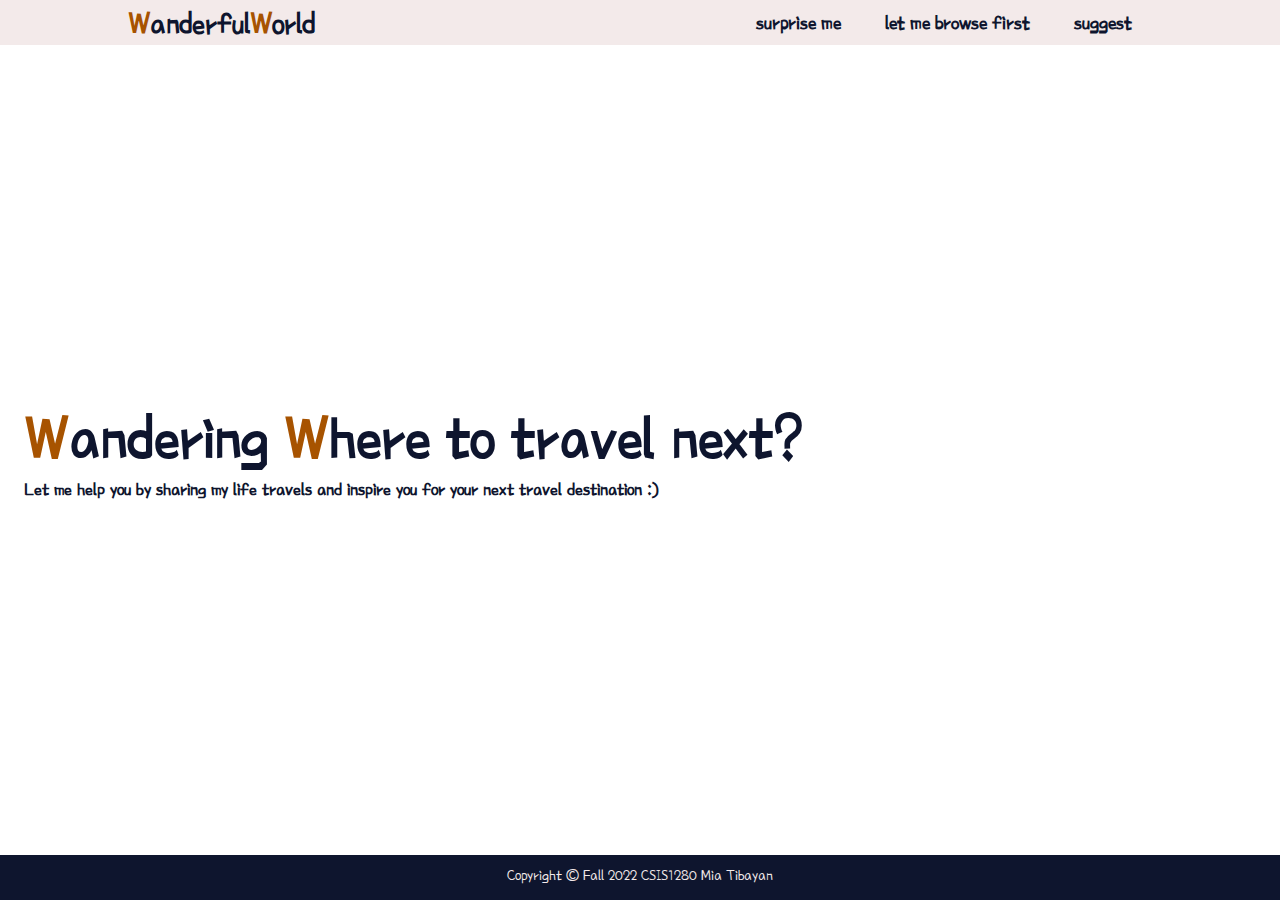
==== index.html @ 81dc5861 "first checkin" ====
<!DOCTYPE html>
<html>
  <head>
    <meta name="author" content="Mia Tibayan">
    <meta charset="utf-8">
    <title>WhatAWanderfulWorld</title>
    <link rel="stylesheet" href="css/styles_MTi67726.css">
    <link rel="preconnect" href="https://fonts.googleapis.com">
    <link rel="preconnect" href="https://fonts.gstatic.com" crossorigin>
    <link href="https://fonts.googleapis.com/css2?family=Poor+Story&display=swap" rel="stylesheet">
  </head>
  <body>
    <!-- <header>
      <h1 id="hero-text">wandering where to travel next?</h1>
    </header> -->
      <!-- <video src="videos/arc_de_triomphe_paris.mp4" autoplay loop muted></video> -->
      <!-- <iframe width="560" height="315" src="https://www.youtube.com/embed/EEeu7-xJX_c?controls=0&autoplay=1&loop=1" title="YouTube video player" frameborder="0" allow="accelerometer; autoplay; clipboard-write; encrypted-media; gyroscope; picture-in-picture" allowfullscreen></iframe>
      <iframe width="560" height="315" src="https://www.youtube.com/embed/EEeu7-xJX_c?controls=0&amp;start=59&amp;autoplay=1&amp;loop=1" title="YouTube video player" frameborder="0" allow="accelerometer; autoplay; clipboard-write; encrypted-media; gyroscope; picture-in-picture" allowfullscreen></iframe> -->
      <!-- <h1> <span id="wander">wander</span> girl</h1>
      <nav>
        <ul>
          <li><a href="page1.html">SELECT FOR ME</a></li>
          <li><a href="page2.html">DISCOVER FOR MYSELF</a></li>
          <li><a href="page3.html">MY PREFERENCES</a></li>
        </ul>
      </nav>
    </header>
    <section> -->
      <!-- <img src="images/bg/DSCF3564.JPG" alt="below-arc-de-triomphe-day"> -->
      <!-- <br><br><br><br><br><br><br><br><br><br>
      <h1 id="hero-text">wandering where to travel next?</h1>
      <h2>Let me help you by sharing my life travels and inspire you for your next travel destination :)</h2>
    </section>
    <footer>
      <small>Copyright &copy; Fall 2022 CSIS1280 Mia Tibayan</small>
    </footer> -->
    <header>
      <h1><a href="index.html"><span class="wander">W</span>anderful<span class="wander">W</span>orld</a></h1>
      <nav>
        <ul>
          <li><a href="page2_MTi67726.html">surprise me</a></li>
          <li><a href="page3_MTi67726.html">let me browse first</a></li>
          <li><a href="page4_MTi67726.html">suggest</a></li>
        </ul>
      </nav>
    </header>
    <section class="hero">
      <div class="hero-inner">
        <h1 class="hero-headline"><span class="wander">W</span>andering <span class="wander">W</span>here to travel next?</h1>
        <h2>Let me help you by sharing my life travels and inspire you for your next travel destination :)</h2>
      </div>
    </section>
    <footer>
      Copyright &copy; Fall 2022 CSIS1280 Mia Tibayan
    </footer>
  </body>
</html>
---- css/styles_MTi67726.css ----
/*

body {
  display: grid;
  height: 100vh;
  grid-template-rows: 5% 1fr 5%;
}

header {
  display: flex;
  flex-flow: row wrap;
  align-items: center;
  background-color: #92AAB2;
  grid-row: 1;
}

section {
  grid-row: 2;
}

header > h1 {
  margin: 0 7.5%;
}

h1, nav {
  flex: 1 1 auto;
} */

/* img {
  position: absolute;
  top: 0;
  left: 0;
  z-index: -1;
  width: 100%;
  height: 100%;
  object-fit:cover;
  object-position: left top;
} */

/* 
  #514D44
*/

* {
  box-sizing: border-box;
  margin: 0;
  padding: 0;
  color: #0e152e;
  /* color: snow; */
  font-family: 'Poor Story', cursive, sans-serif;


  --slider-width: 800px;
  --slider-height: 500px;
}

header {
  display: flex;
  justify-content: space-between;
  /* flex-flow: row wrap; */
  padding: 10px 10%;;
  align-items: center;
  background-color: #f3eaea;
  grid-row: 1;
}

body {
  display: grid;
  height: 100vh;
  grid-template-rows: 5% 1fr 5%;
  color: #0e152e;
}

header > h1 > a {
  text-decoration: none;
}

nav > ul > li{
  display: inline-block;
  padding: 0px 20px;
  list-style-type: none;
}

nav > ul > li > a {
  text-decoration: none;
  font-size: 1.3em;
  font-weight: bold;
  transition: all 0.3s ease 0s;
}

nav > ul > li > a:hover {
  color: #d66b00;
}

.hero {
  background: linear-gradient(transparent, rgba(255, 255, 255, 0.3), transparent),
      url('../images/bg/DSCF3564.JPG');
  background-position: bottom;
  background-size: cover;
  background-repeat: no-repeat;
  height: 90vh;
  display: flex;
  justify-content: left;
  align-items: center;
  grid-row: 2;
}

.hero-inner {
  padding: 0 1.5rem;
}

.hero-headline {
  margin: 0;
  /* color: #f3eaea; */
  font-size: 4em;
}

h2 {
  margin: 0;
  font-size: 1.2rem;
}

.wander {
  color: #a75300;
}

section {
  background-color: #0e152e;
  /* background-color: snow; */
}

section > h1 {
  font-size: 5rem;
  color: #f3eaea;
  text-align: center;
}

section > p {
  margin: 20px auto;
  width: 50%;
  color: #f3eaea;
}

footer {
  text-align: center;
  color: #f3eaea;
  background-color: #0e152e;
  padding: 10px;
  grid-row: 3;
}
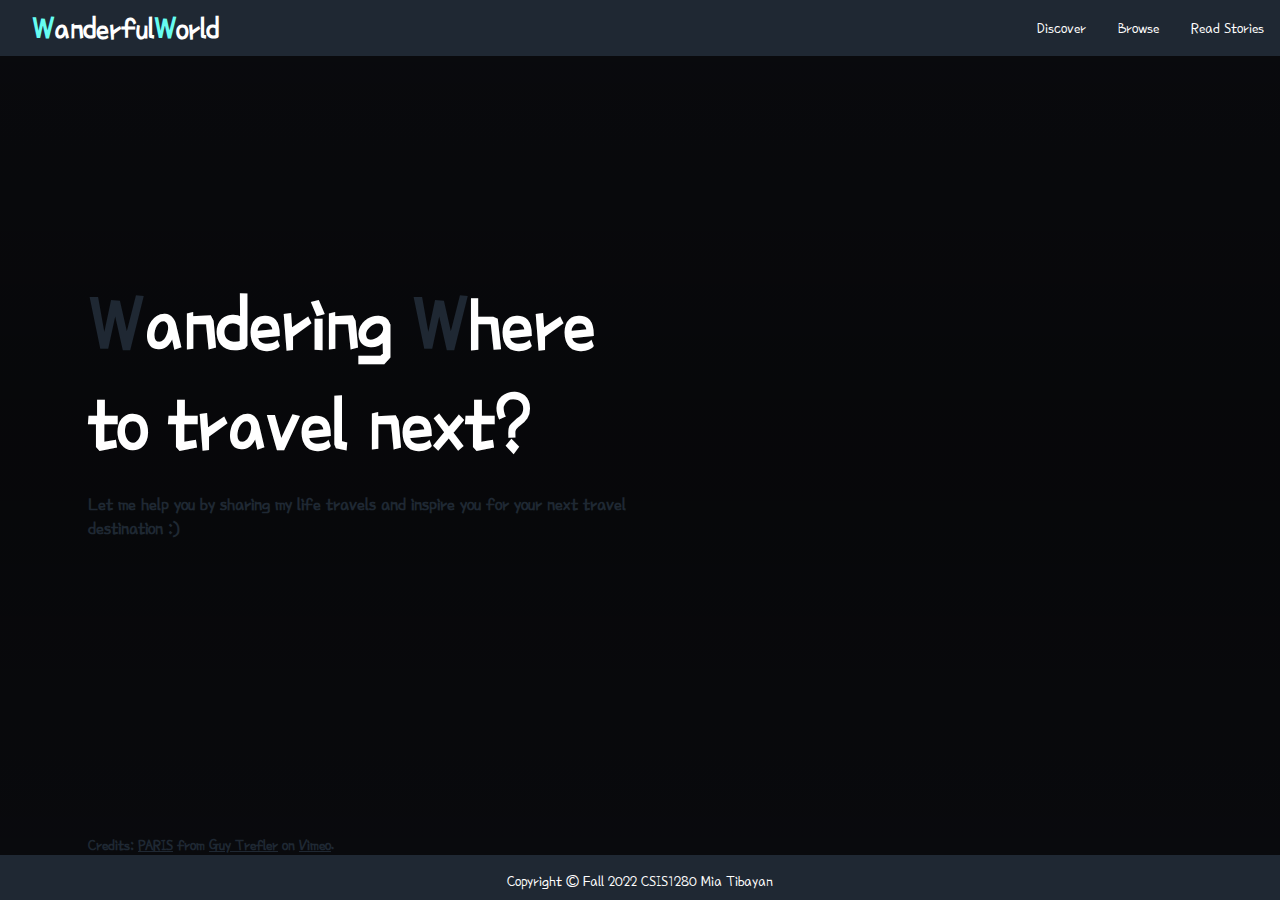
==== commit 3433c800: "navbar responsive" ====
--- a/index.html
+++ b/index.html
@@ -4,50 +4,37 @@
     <meta name="author" content="Mia Tibayan">
     <meta charset="utf-8">
     <title>WhatAWanderfulWorld</title>
+    <link rel="stylesheet" href="css/navbar.css">
     <link rel="stylesheet" href="css/styles_MTi67726.css">
     <link rel="preconnect" href="https://fonts.googleapis.com">
     <link rel="preconnect" href="https://fonts.gstatic.com" crossorigin>
     <link href="https://fonts.googleapis.com/css2?family=Poor+Story&display=swap" rel="stylesheet">
+    <script src="script/navbar.js"></script>
   </head>
   <body>
-    <!-- <header>
-      <h1 id="hero-text">wandering where to travel next?</h1>
-    </header> -->
-      <!-- <video src="videos/arc_de_triomphe_paris.mp4" autoplay loop muted></video> -->
-      <!-- <iframe width="560" height="315" src="https://www.youtube.com/embed/EEeu7-xJX_c?controls=0&autoplay=1&loop=1" title="YouTube video player" frameborder="0" allow="accelerometer; autoplay; clipboard-write; encrypted-media; gyroscope; picture-in-picture" allowfullscreen></iframe>
-      <iframe width="560" height="315" src="https://www.youtube.com/embed/EEeu7-xJX_c?controls=0&amp;start=59&amp;autoplay=1&amp;loop=1" title="YouTube video player" frameborder="0" allow="accelerometer; autoplay; clipboard-write; encrypted-media; gyroscope; picture-in-picture" allowfullscreen></iframe> -->
-      <!-- <h1> <span id="wander">wander</span> girl</h1>
-      <nav>
-        <ul>
-          <li><a href="page1.html">SELECT FOR ME</a></li>
-          <li><a href="page2.html">DISCOVER FOR MYSELF</a></li>
-          <li><a href="page3.html">MY PREFERENCES</a></li>
-        </ul>
-      </nav>
-    </header>
-    <section> -->
-      <!-- <img src="images/bg/DSCF3564.JPG" alt="below-arc-de-triomphe-day"> -->
-      <!-- <br><br><br><br><br><br><br><br><br><br>
-      <h1 id="hero-text">wandering where to travel next?</h1>
-      <h2>Let me help you by sharing my life travels and inspire you for your next travel destination :)</h2>
-    </section>
-    <footer>
-      <small>Copyright &copy; Fall 2022 CSIS1280 Mia Tibayan</small>
-    </footer> -->
     <header>
-      <h1><a href="index.html"><span class="wander">W</span>anderful<span class="wander">W</span>orld</a></h1>
-      <nav>
-        <ul>
-          <li><a href="page2_MTi67726.html">surprise me</a></li>
-          <li><a href="page3_MTi67726.html">let me browse first</a></li>
-          <li><a href="page4_MTi67726.html">suggest</a></li>
-        </ul>
+      <nav class="navbar">
+        <h1 class="logo"><a href="index.html"><span class="wander">W</span>anderful<span class="wander">W</span>orld</a></h1>
+        <a href="#" class="toggle-button" onclick="myFunction()">
+          <span class="burger"></span>
+          <span class="burger"></span>
+          <span class="burger"></span>
+        </a>
+          <div class="navbar-links">
+          <ul>
+            <li><a href="page2_MTi67726.html">Discover</a></li>
+            <li><a href="page3_MTi67726.html">Browse</a></li>
+            <li><a href="page4_MTi67726.html">Read Stories</a></li>
+          </ul>
+        </div>
       </nav>
     </header>
     <section class="hero">
       <div class="hero-inner">
-        <h1 class="hero-headline"><span class="wander">W</span>andering <span class="wander">W</span>here to travel next?</h1>
+        <h1 class="hero-headline"><span class="wander">W</span>andering <span class="wander">W</span>here<br>to travel next?</h1>
         <h2>Let me help you by sharing my life travels and inspire you for your next travel destination :)</h2>
+        <iframe src="https://player.vimeo.com/video/283265177?h=fc1a7cfa7c" width="480" height="270" frameborder="0" allow="autoplay;"></iframe>
+        <p>Credits: <a href="https://vimeo.com/283265177">PARIS</a> from <a href="https://vimeo.com/guytrefler">Guy Trefler</a> on <a href="https://vimeo.com">Vimeo</a>.</p>
       </div>
     </section>
     <footer>
--- a/css/navbar.css
+++ b/css/navbar.css
@@ -0,0 +1,100 @@
+.navbar {
+  display: flex;
+  position: relative;
+  justify-content: space-between;
+  align-items: center;
+  background-color: var(--color-daccent);
+  z-index: 99;
+}
+
+.logo{
+  font-size: 2rem;
+  margin: 0.5rem 2rem;
+}
+
+.logo > a {
+  text-decoration: none;
+}
+
+.navbar-links {
+  height: 100%;
+}
+
+.navbar-links ul {
+  display: flex;
+  margin: 0;
+  padding: 0;
+}
+
+.navbar-links li {
+  list-style: none;
+}
+
+.navbar-links li a {
+  display: block;
+  text-decoration: none;
+  padding: 1rem;
+}
+
+.navbar-links li:hover {
+  background-color: var(--color-dark);
+}
+
+.toggle-button {
+  position: absolute;
+  font-size: 1.8rem;
+  top: 0.8rem;
+  right: 1rem;
+  display: none;
+}
+
+.toggle-button {
+  display: none;
+  flex-direction: column;
+}
+
+.burger {
+  border: 1px solid var(--color-light);
+  background-color: var(--color-daccent);
+  padding: 2px 15px;
+  margin: 2px;
+  border-radius: 5px;
+}
+
+.burger:nth-child(2){
+  border: 2px solid var(--color-dark);
+  background-color: var(--color-laccent);
+}
+
+@media (max-width: 800px) {
+  .navbar {
+      flex-direction: column;
+      align-items: flex-start;
+  }
+
+  .toggle-button {
+      display: flex;
+  }
+
+  .navbar-links {
+    display: none;
+    width: 100%;
+  }
+
+  .navbar-links ul {
+      width: 100%;
+      flex-direction: column;
+  }
+
+  .navbar-links ul li {
+      text-align: center;
+  }
+
+  .navbar-links ul li a {
+      padding: .5rem 1rem;
+  }
+
+  .navbar-links.active {
+    display: flex;
+  }
+}--- a/css/styles_MTi67726.css
+++ b/css/styles_MTi67726.css
@@ -1,150 +1,148 @@
-/*
-
-body {
-  display: grid;
-  height: 100vh;
-  grid-template-rows: 5% 1fr 5%;
-}
-
-header {
-  display: flex;
-  flex-flow: row wrap;
-  align-items: center;
-  background-color: #92AAB2;
-  grid-row: 1;
-}
-
-section {
-  grid-row: 2;
-}
-
-header > h1 {
-  margin: 0 7.5%;
-}
-
-h1, nav {
-  flex: 1 1 auto;
-} */
-
-/* img {
-  position: absolute;
-  top: 0;
-  left: 0;
-  z-index: -1;
-  width: 100%;
-  height: 100%;
-  object-fit:cover;
-  object-position: left top;
-} */
-
-/* 
-  #514D44
-*/
-
 * {
   box-sizing: border-box;
   margin: 0;
   padding: 0;
-  color: #0e152e;
-  /* color: snow; */
-  font-family: 'Poor Story', cursive, sans-serif;
-
+  font-family: 'Poor Story', sans-serif;
+  color: var(--color-light);
 
   --slider-width: 800px;
   --slider-height: 500px;
-}
 
-header {
-  display: flex;
-  justify-content: space-between;
-  /* flex-flow: row wrap; */
-  padding: 10px 10%;;
-  align-items: center;
-  background-color: #f3eaea;
-  grid-row: 1;
+  /* --color-light: #C5C6C7; */
+  --color-light: white;
+  --color-laccent: #66FCF1;
+  --color-maccent: #45A29E;
+  --color-daccent: #1F2833;
+  --color-dark: #0B0C10;
 }
 
 body {
   display: grid;
   height: 100vh;
   grid-template-rows: 5% 1fr 5%;
-  color: #0e152e;
-}
-
-header > h1 > a {
-  text-decoration: none;
-}
-
-nav > ul > li{
-  display: inline-block;
-  padding: 0px 20px;
-  list-style-type: none;
-}
-
-nav > ul > li > a {
-  text-decoration: none;
-  font-size: 1.3em;
-  font-weight: bold;
-  transition: all 0.3s ease 0s;
-}
-
-nav > ul > li > a:hover {
-  color: #d66b00;
+  color: var(--color-light);
+  background-color: var(--color-dark);
 }
 
 .hero {
-  background: linear-gradient(transparent, rgba(255, 255, 255, 0.3), transparent),
-      url('../images/bg/DSCF3564.JPG');
+  background: linear-gradient(rgba(0, 0, 0, 0.2), rgba(0, 0, 0, 0.4), rgba(0, 0, 0, 0.2)),
+      url('../images/bg/paris_arc.JPG');
   background-position: bottom;
   background-size: cover;
   background-repeat: no-repeat;
   height: 90vh;
   display: flex;
   justify-content: left;
-  align-items: center;
+  align-items: flex-end;
   grid-row: 2;
 }
 
 .hero-inner {
   padding: 0 1.5rem;
+  margin-left: 5%;
+}
+
+.hero-inner > p,
+.hero-inner > * > * {
+  color: var(--color-daccent);
+  font-weight: bold;
 }
 
 .hero-headline {
   margin: 0;
-  /* color: #f3eaea; */
-  font-size: 4em;
+  font-size: 7em;
 }
 
 h2 {
-  margin: 0;
+  margin: 1em 0px;
   font-size: 1.2rem;
+  color: var(--color-daccent);
+  display: block;
+  width: 90%;
 }
 
 .wander {
-  color: #a75300;
+  color: var(--color-laccent);
 }
 
-section {
-  background-color: #0e152e;
-  /* background-color: snow; */
+h1 > .wander {
+  color: var(--color-daccent);
 }
 
 section > h1 {
   font-size: 5rem;
-  color: #f3eaea;
   text-align: center;
 }
 
 section > p {
   margin: 20px auto;
   width: 50%;
-  color: #f3eaea;
 }
 
 footer {
   text-align: center;
-  color: #f3eaea;
-  background-color: #0e152e;
-  padding: 10px;
+  background-color: var(--color-daccent);
+  padding: 1rem;
   grid-row: 3;
+}
+
+/* LAYOUT IN TABLETS */
+@media only screen and (min-width: 768px){
+  .hero-headline {
+    font-size: 7em;
+  }
+  
+}
+
+/* LAYOUT IN SEMI WIDE OR DESKTOP */
+@media only screen and (min-width: 889px){
+  .hero-headline {
+    font-size: 5em;
+  }
+}
+
+/* LAYOUT IN WIDE SCREEN */
+@media only screen and (min-width: 1200px) {
+  /* body {
+    display: grid;
+    height: 100vh;
+    grid-template-rows: 5% 1fr 5%;
+    color: var(--color-light);
+    background-color: var(--color-dark);
+  }
+
+  .hero-headline {
+    font-size: 4em;
+  } */
+
+
+  /* .navbar > ul {
+    display: flex;
+  }
+  
+  .navbar > ul > li {
+    display: inline-block;
+    padding: 0px 20px;
+    list-style-type: none;
+  }
+  
+  .navbar > ul > li > a{
+    text-decoration: none;
+    font-size: 1.3em;
+    font-weight: bold;
+    transition: all 0.3s ease 0s;
+    display: block;
+  }
+  
+  .navbar > ul > li > a:hover,
+  .navbar > ul > li > a:active{
+    color: var(--color-laccent);
+  }
+  
+  .icon{
+    position: absolute;
+    font-size: x-large;
+    top: 0rem;
+    right: 1rem;
+  } */
 }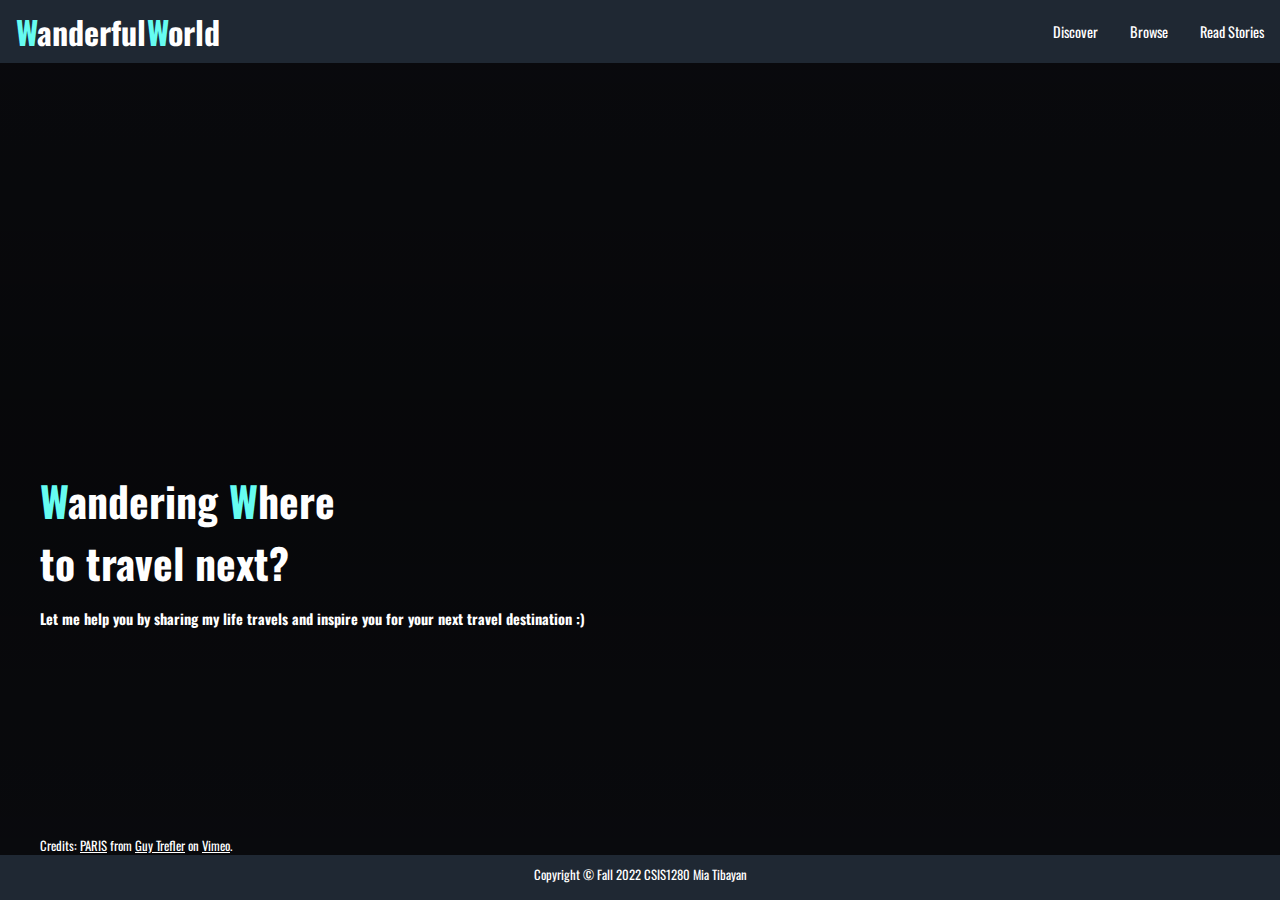
==== commit daf67256: "fix responsive font size" ====
--- a/index.html
+++ b/index.html
@@ -8,8 +8,10 @@
     <link rel="stylesheet" href="css/styles_MTi67726.css">
     <link rel="preconnect" href="https://fonts.googleapis.com">
     <link rel="preconnect" href="https://fonts.gstatic.com" crossorigin>
-    <link href="https://fonts.googleapis.com/css2?family=Poor+Story&display=swap" rel="stylesheet">
+    <!-- <link href="https://fonts.googleapis.com/css2?family=Poor+Story&display=swap" rel="stylesheet"> -->
+    <link href="https://fonts.googleapis.com/css2?family=Heebo:wght@100..900&family=Oswald:wght@300..700&display=swap" rel="stylesheet">
     <script src="script/navbar.js"></script>
+    <meta name="viewport" content="width=device-width, initial-scale=1.0">
   </head>
   <body>
     <header>
@@ -33,7 +35,7 @@
       <div class="hero-inner">
         <h1 class="hero-headline"><span class="wander">W</span>andering <span class="wander">W</span>here<br>to travel next?</h1>
         <h2>Let me help you by sharing my life travels and inspire you for your next travel destination :)</h2>
-        <iframe src="https://player.vimeo.com/video/283265177?h=fc1a7cfa7c" width="480" height="270" frameborder="0" allow="autoplay;"></iframe>
+        <iframe src="https://player.vimeo.com/video/283265177?h=fc1a7cfa7c" width="336" height="189" frameborder="0" allow="autoplay;"></iframe>
         <p>Credits: <a href="https://vimeo.com/283265177">PARIS</a> from <a href="https://vimeo.com/guytrefler">Guy Trefler</a> on <a href="https://vimeo.com">Vimeo</a>.</p>
       </div>
     </section>
--- a/css/navbar.css
+++ b/css/navbar.css
@@ -8,8 +8,8 @@
 }
 
 .logo{
-  font-size: 2rem;
-  margin: 0.5rem 2rem;
+  font-size: var(--fs-m);
+  margin: var(--p-s) var(--p-l);
 }
 
 .logo > a {
@@ -34,6 +34,7 @@
   display: block;
   text-decoration: none;
   padding: 1rem;
+  font-size: var(--fs-s);
 }
 
 .navbar-links li:hover {
@@ -42,27 +43,21 @@
 
 .toggle-button {
   position: absolute;
-  font-size: 1.8rem;
-  top: 0.8rem;
+  top: 0.3rem;
   right: 1rem;
-  display: none;
-}
-
-.toggle-button {
   display: none;
   flex-direction: column;
 }
 
 .burger {
-  border: 1px solid var(--color-light);
-  background-color: var(--color-daccent);
-  padding: 2px 15px;
-  margin: 2px;
-  border-radius: 5px;
+  border: 1px solid var(--color-dark);
+  background-color: var(--color-light);
+  padding: 2px 10px;
+  margin-top: 3px;
+  border-radius: 2px;
 }
 
 .burger:nth-child(2){
-  border: 2px solid var(--color-dark);
   background-color: var(--color-laccent);
 }
 
--- a/css/styles_MTi67726.css
+++ b/css/styles_MTi67726.css
@@ -1,8 +1,19 @@
+:root {
+  --fs-xl: clamp(2.5rem, 2vw + 1rem, 4rem);
+  --fs-l: clamp(2rem, 3vw + 1rem, 3.5rem);
+  --fs-m: clamp(1.1rem, 2vw + 1rem, 2rem);
+  --fs-s: clamp(0.9rem, 1vw, 1.1rem);
+  --fs-xs: clamp(0.7rem, 1vw, 0.9rem);
+  --p-s: clamp(0.3rem, 1vw, 0.5rem);
+  --p-l: clamp(1rem, 1vw, 1.1rem);
+ }
+
+
 * {
   box-sizing: border-box;
   margin: 0;
   padding: 0;
-  font-family: 'Poor Story', sans-serif;
+  font-family: "Oswald", sans-serif;
   color: var(--color-light);
 
   --slider-width: 800px;
@@ -17,6 +28,7 @@
 }
 
 body {
+  font-size: var(--fs-xs);
   display: grid;
   height: 100vh;
   grid-template-rows: 5% 1fr 5%;
@@ -33,44 +45,43 @@
   height: 90vh;
   display: flex;
   justify-content: left;
-  align-items: flex-end;
+  /* align-items: flex-end;  !!!!!!!!!!!!!!!!!!!!!!!*/
+  align-items: center;
   grid-row: 2;
 }
 
 .hero-inner {
   padding: 0 1.5rem;
-  margin-left: 5%;
-}
-
-.hero-inner > p,
-.hero-inner > * > * {
-  color: var(--color-daccent);
-  font-weight: bold;
+  margin: 0 auto;
 }
 
 .hero-headline {
   margin: 0;
-  font-size: 7em;
+  font-size: var(--fs-xl);
 }
 
 h2 {
   margin: 1em 0px;
-  font-size: 1.2rem;
-  color: var(--color-daccent);
+  font-size: var(--fs-s);
   display: block;
-  width: 90%;
+  max-width: 70vw;
 }
 
 .wander {
   color: var(--color-laccent);
 }
 
-h1 > .wander {
-  color: var(--color-daccent);
+iframe {
+  /* width: 480;
+  height: 270; */
+  width: 336;
+  height: 189;
 }
 
+/*PAGE 2*/
 section > h1 {
-  font-size: 5rem;
+  margin-top: var(--fs-xl);
+  font-size: var(--fs-l);
   text-align: center;
 }
 
@@ -82,67 +93,27 @@
 footer {
   text-align: center;
   background-color: var(--color-daccent);
-  padding: 1rem;
+  padding: 10px;
   grid-row: 3;
 }
 
 /* LAYOUT IN TABLETS */
 @media only screen and (min-width: 768px){
-  .hero-headline {
-    font-size: 7em;
+  .hero{
+    align-items: flex-end;
   }
-  
+
+  .hero-inner {
+    margin-left: var(--p-l);
+  }
 }
 
 /* LAYOUT IN SEMI WIDE OR DESKTOP */
 @media only screen and (min-width: 889px){
-  .hero-headline {
-    font-size: 5em;
-  }
+
 }
 
 /* LAYOUT IN WIDE SCREEN */
 @media only screen and (min-width: 1200px) {
-  /* body {
-    display: grid;
-    height: 100vh;
-    grid-template-rows: 5% 1fr 5%;
-    color: var(--color-light);
-    background-color: var(--color-dark);
-  }
 
-  .hero-headline {
-    font-size: 4em;
-  } */
-
-
-  /* .navbar > ul {
-    display: flex;
-  }
-  
-  .navbar > ul > li {
-    display: inline-block;
-    padding: 0px 20px;
-    list-style-type: none;
-  }
-  
-  .navbar > ul > li > a{
-    text-decoration: none;
-    font-size: 1.3em;
-    font-weight: bold;
-    transition: all 0.3s ease 0s;
-    display: block;
-  }
-  
-  .navbar > ul > li > a:hover,
-  .navbar > ul > li > a:active{
-    color: var(--color-laccent);
-  }
-  
-  .icon{
-    position: absolute;
-    font-size: x-large;
-    top: 0rem;
-    right: 1rem;
-  } */
 }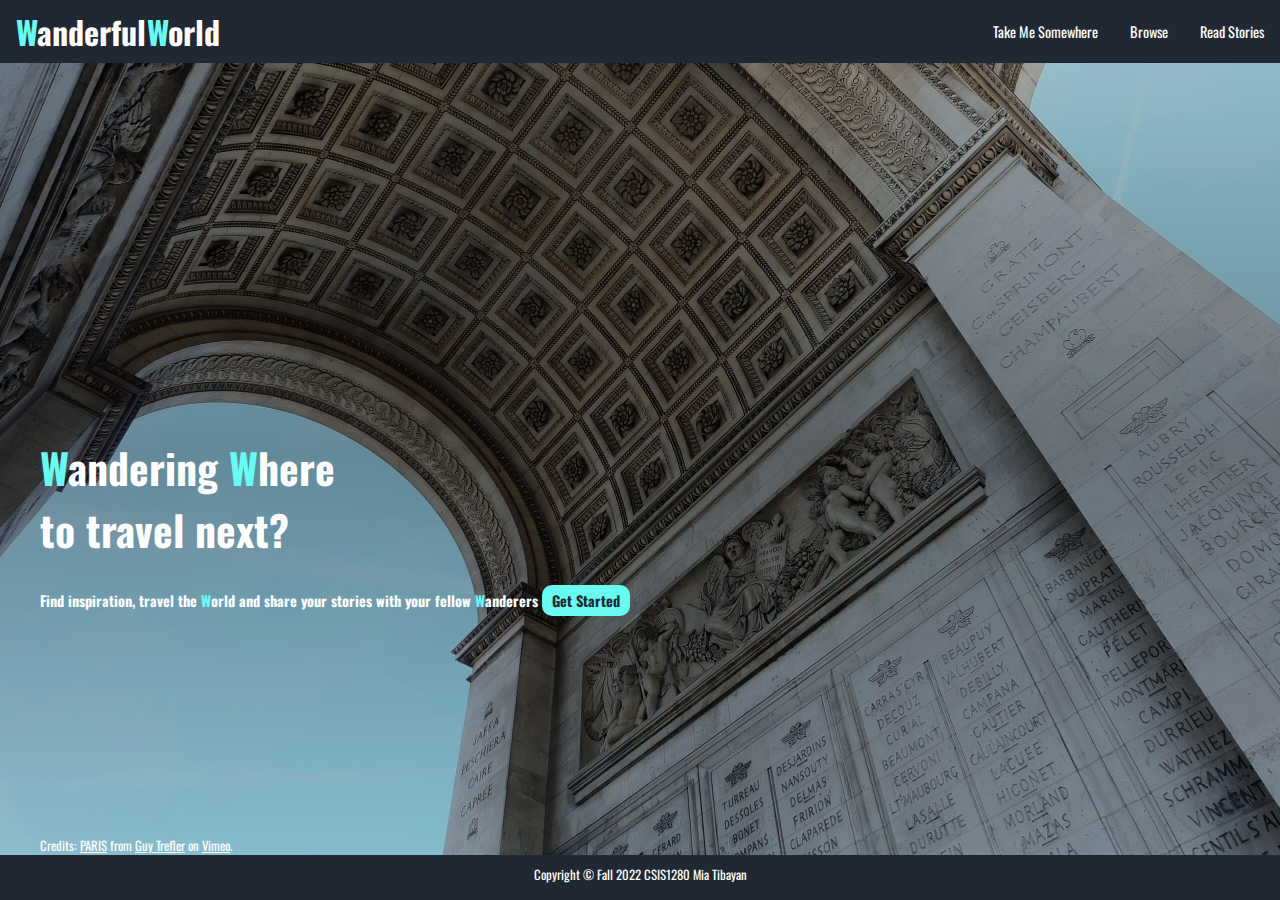
==== commit 3c7d5d45: "cleanup and fix js errors" ====
--- a/index.html
+++ b/index.html
@@ -4,29 +4,28 @@
     <meta name="author" content="Mia Tibayan">
     <meta charset="utf-8">
     <title>WhatAWanderfulWorld</title>
-    <link rel="stylesheet" href="css/navbar.css">
+    <link rel="stylesheet" href="css/navbar_MTi67726.css">
     <link rel="stylesheet" href="css/styles_MTi67726.css">
     <link rel="preconnect" href="https://fonts.googleapis.com">
     <link rel="preconnect" href="https://fonts.gstatic.com" crossorigin>
-    <!-- <link href="https://fonts.googleapis.com/css2?family=Poor+Story&display=swap" rel="stylesheet"> -->
     <link href="https://fonts.googleapis.com/css2?family=Heebo:wght@100..900&family=Oswald:wght@300..700&display=swap" rel="stylesheet">
-    <script src="script/navbar.js"></script>
+    <script src="script/navbar_MTi67726.js"></script>
     <meta name="viewport" content="width=device-width, initial-scale=1.0">
   </head>
   <body>
     <header>
       <nav class="navbar">
         <h1 class="logo"><a href="index.html"><span class="wander">W</span>anderful<span class="wander">W</span>orld</a></h1>
-        <a href="#" class="toggle-button" onclick="myFunction()">
+        <a href="#" class="toggle-button">
           <span class="burger"></span>
           <span class="burger"></span>
           <span class="burger"></span>
         </a>
           <div class="navbar-links">
           <ul>
-            <li><a href="page2_MTi67726.html">Discover</a></li>
-            <li><a href="page3_MTi67726.html">Browse</a></li>
-            <li><a href="page4_MTi67726.html">Read Stories</a></li>
+            <li><a class="navlinkbtn" href="page2_MTi67726.html">Take Me Somewhere</a></li>
+            <li><a class="navlinkbtn" href="page3_MTi67726.html">Browse</a></li>
+            <li><a class="navlinkbtn" href="page4_MTi67726.html">Read Stories</a></li>
           </ul>
         </div>
       </nav>
@@ -34,7 +33,10 @@
     <section class="hero">
       <div class="hero-inner">
         <h1 class="hero-headline"><span class="wander">W</span>andering <span class="wander">W</span>here<br>to travel next?</h1>
-        <h2>Let me help you by sharing my life travels and inspire you for your next travel destination :)</h2>
+        <h2>Find inspiration, travel the <span class="wander">W</span>orld
+          and share your stories with your fellow <span class="wander">W</span>anderers 
+          <a class="start" href="page3_MTi67726.html">Get Started</a>
+        </h2>
         <iframe src="https://player.vimeo.com/video/283265177?h=fc1a7cfa7c" width="336" height="189" frameborder="0" allow="autoplay;"></iframe>
         <p>Credits: <a href="https://vimeo.com/283265177">PARIS</a> from <a href="https://vimeo.com/guytrefler">Guy Trefler</a> on <a href="https://vimeo.com">Vimeo</a>.</p>
       </div>
--- a/css/navbar_MTi67726.css
+++ b/css/navbar_MTi67726.css
@@ -0,0 +1,122 @@
+.navbar {
+  display: flex;
+  position: relative;
+  justify-content: space-between;
+  align-items: center;
+  background-color: var(--color-daccent);
+  z-index: 99;
+}
+
+.logo{
+  font-size: var(--fs-m);
+  margin: var(--p-s) var(--p-l);
+}
+
+.logo > a {
+  text-decoration: none;
+}
+
+.navbar-links {
+  height: 100%;
+}
+
+.navbar-links ul {
+  display: flex;
+  margin: 0;
+  padding: 0;
+}
+
+.navbar-links li {
+  list-style: none;
+}
+
+.navbar-links li a {
+  display: block;
+  text-decoration: none;
+  padding: 1rem;
+  font-size: var(--fs-s);
+}
+
+.navbar-links li:hover {
+  background-color: var(--color-dark);
+}
+
+.navlinkbtn[aria-current="page"] {
+  text-decoration: underline wavy var(--color-laccent) 2px;
+  text-underline-offset: 10px;
+}
+
+.toggle-button {
+  position: absolute;
+  top: 0.3rem;
+  right: 1rem;
+  display: none;
+  flex-direction: column;
+}
+
+.burger {
+  border: 1px solid var(--color-dark);
+  background-color: var(--color-light);
+  padding: 2px 10px;
+  margin-top: 3px;
+  border-radius: 2px;
+}
+
+.burger:nth-child(2){
+  background-color: var(--color-laccent);
+}
+
+
+#topBtn {
+  display: none;
+  position: fixed;
+  bottom: 10%;
+  right: 10%;
+  z-index: 1;
+  background-color: var(--color-laccent);
+  color: var(--color-dark);
+  cursor: pointer;
+  padding: 5px;
+  border-radius: 3px;
+  font-size: var(--fs-s);
+  font-weight: 500;
+  border: 0;
+}
+
+#topBtn:hover {
+  background-color: var(--color-daccent);
+  color: var(--color-laccent);
+}
+
+@media (max-width: 800px) {
+  .navbar {
+      flex-direction: column;
+      align-items: flex-start;
+  }
+
+  .toggle-button {
+      display: flex;
+  }
+
+  .navbar-links {
+    display: none;
+    width: 100%;
+  }
+
+  .navbar-links ul {
+      width: 100%;
+      flex-direction: column;
+  }
+
+  .navbar-links ul li {
+      text-align: center;
+  }
+
+  .navbar-links ul li a {
+      padding: .5rem 1rem;
+  }
+
+  .navbar-links.active {
+    display: flex;
+  }
+}--- a/css/styles_MTi67726.css
+++ b/css/styles_MTi67726.css
@@ -3,11 +3,16 @@
   --fs-l: clamp(2rem, 3vw + 1rem, 3.5rem);
   --fs-m: clamp(1.1rem, 2vw + 1rem, 2rem);
   --fs-s: clamp(0.9rem, 1vw, 1.1rem);
-  --fs-xs: clamp(0.7rem, 1vw, 0.9rem);
+  --fs-xs: clamp(0.8rem, 1vw, 0.95rem);
   --p-s: clamp(0.3rem, 1vw, 0.5rem);
   --p-l: clamp(1rem, 1vw, 1.1rem);
+
+  --color-light: white;
+  --color-laccent: #66FCF1;
+  --color-maccent: #45A29E;
+  --color-daccent: #1F2833;
+  --color-dark: #0B0C10;
  }
-
 
 * {
   box-sizing: border-box;
@@ -15,16 +20,6 @@
   padding: 0;
   font-family: "Oswald", sans-serif;
   color: var(--color-light);
-
-  --slider-width: 800px;
-  --slider-height: 500px;
-
-  /* --color-light: #C5C6C7; */
-  --color-light: white;
-  --color-laccent: #66FCF1;
-  --color-maccent: #45A29E;
-  --color-daccent: #1F2833;
-  --color-dark: #0B0C10;
 }
 
 body {
@@ -45,7 +40,6 @@
   height: 90vh;
   display: flex;
   justify-content: left;
-  /* align-items: flex-end;  !!!!!!!!!!!!!!!!!!!!!!!*/
   align-items: center;
   grid-row: 2;
 }
@@ -60,11 +54,12 @@
   font-size: var(--fs-xl);
 }
 
-h2 {
+.hero-inner > h2 {
   margin: 1em 0px;
   font-size: var(--fs-s);
   display: block;
   max-width: 70vw;
+  line-height: var(--fs-l);
 }
 
 .wander {
@@ -72,10 +67,21 @@
 }
 
 iframe {
-  /* width: 480;
-  height: 270; */
   width: 336;
   height: 189;
+}
+
+.start {
+  background-color: var(--color-laccent);
+  color: var(--color-daccent);
+  padding: 5px 10px;
+  text-decoration: none;
+  border-radius: 10px;
+}
+
+.start:hover {
+  background-color: var(--color-daccent);
+  color: var(--color-laccent);
 }
 
 /*PAGE 2*/
@@ -106,14 +112,4 @@
   .hero-inner {
     margin-left: var(--p-l);
   }
-}
-
-/* LAYOUT IN SEMI WIDE OR DESKTOP */
-@media only screen and (min-width: 889px){
-
-}
-
-/* LAYOUT IN WIDE SCREEN */
-@media only screen and (min-width: 1200px) {
-
 }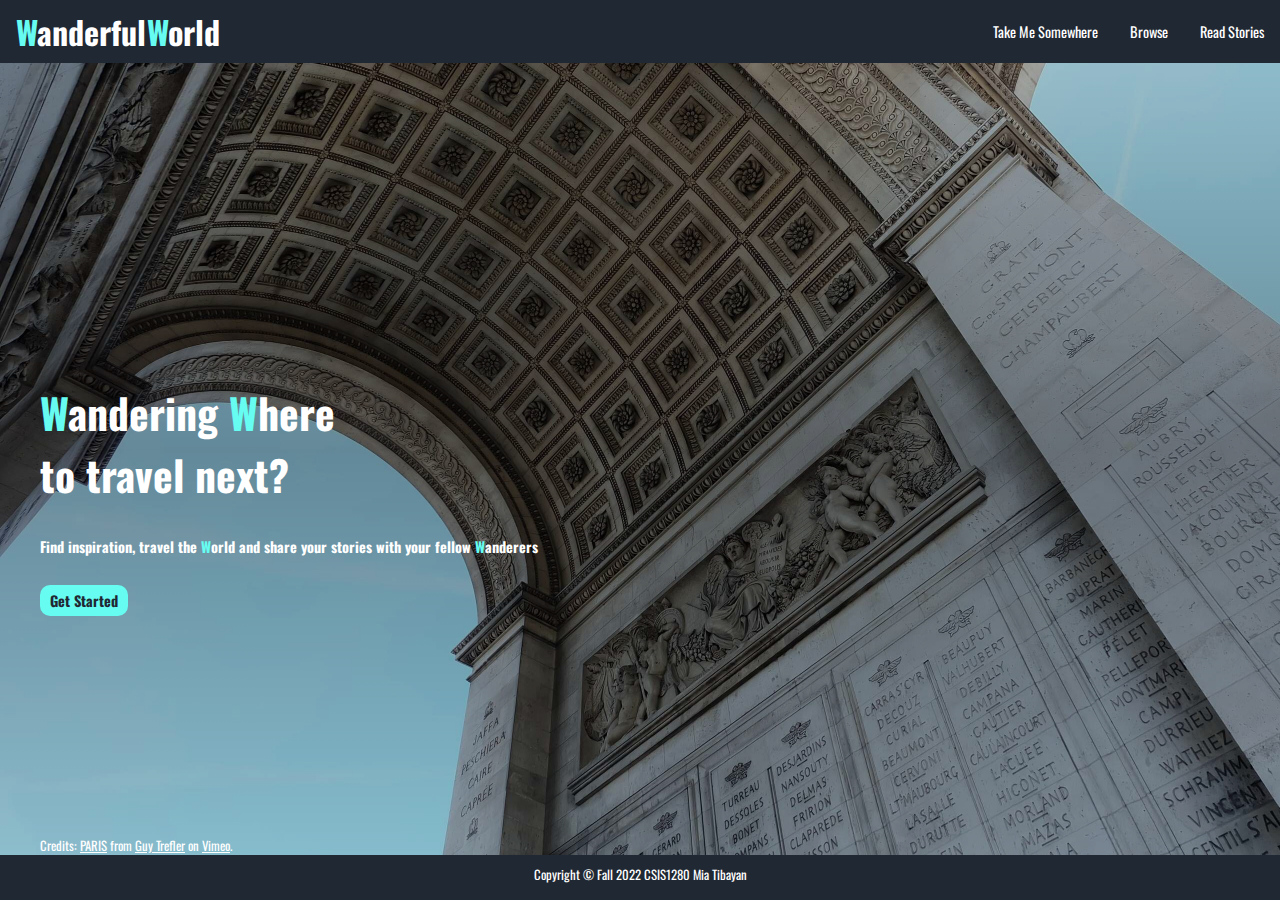
==== commit bc32d328: "fix landing call to action and hover colros" ====
--- a/index.html
+++ b/index.html
@@ -35,7 +35,7 @@
         <h1 class="hero-headline"><span class="wander">W</span>andering <span class="wander">W</span>here<br>to travel next?</h1>
         <h2>Find inspiration, travel the <span class="wander">W</span>orld
           and share your stories with your fellow <span class="wander">W</span>anderers 
-          <a class="start" href="page3_MTi67726.html">Get Started</a>
+          <div><a class="start" href="page3_MTi67726.html">Get Started</a></div>
         </h2>
         <iframe src="https://player.vimeo.com/video/283265177?h=fc1a7cfa7c" width="336" height="189" frameborder="0" allow="autoplay;"></iframe>
         <p>Credits: <a href="https://vimeo.com/283265177">PARIS</a> from <a href="https://vimeo.com/guytrefler">Guy Trefler</a> on <a href="https://vimeo.com">Vimeo</a>.</p>
